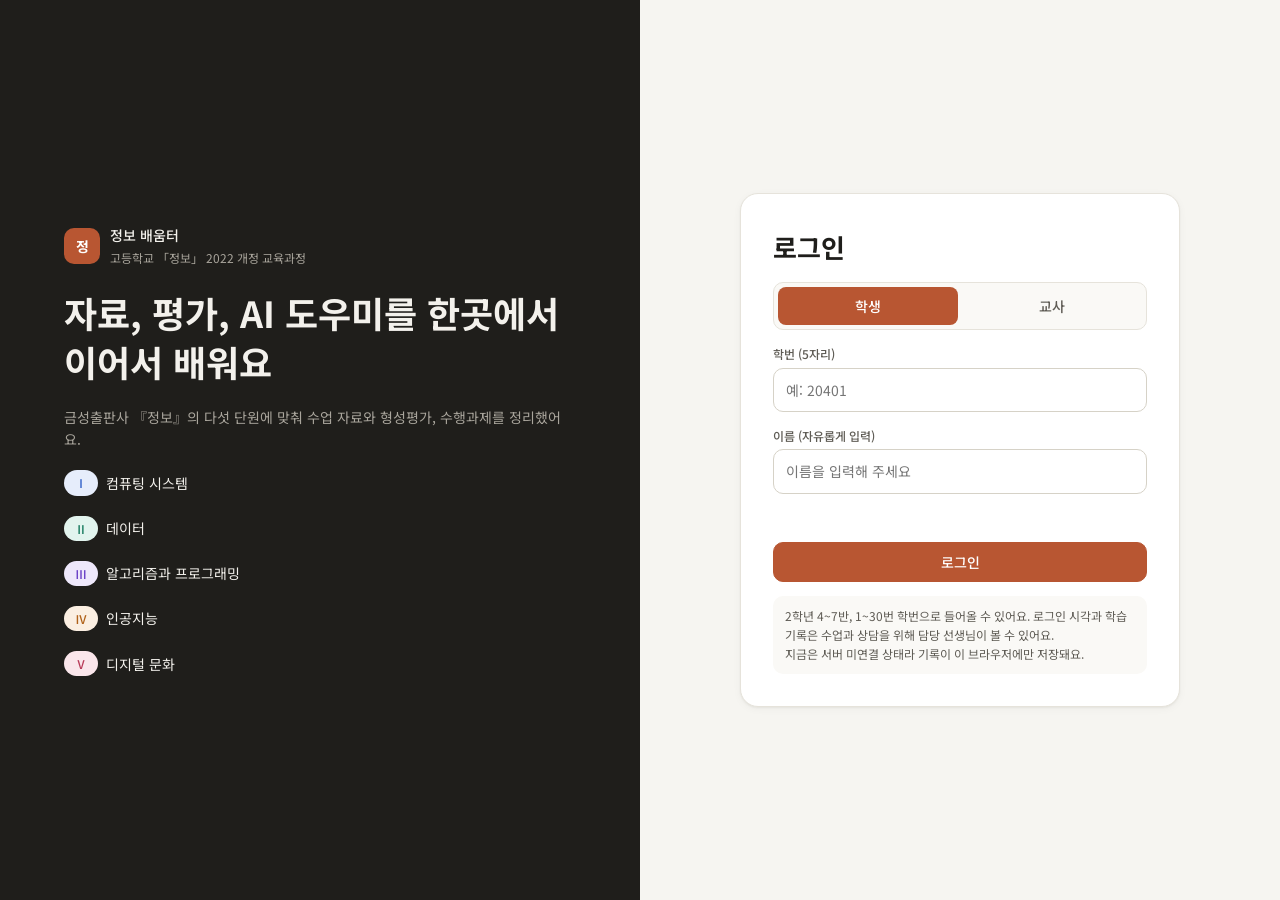
==== index.html @ 801b3586 "Add files via upload" ====
<!doctype html>
<html lang="ko">
<head>
<meta charset="utf-8">
<meta name="viewport" content="width=device-width,initial-scale=1">
<title>정보 배움터</title>
<link rel="preconnect" href="https://fonts.googleapis.com">
<link rel="preconnect" href="https://fonts.gstatic.com" crossorigin>
<link rel="stylesheet" href="https://fonts.googleapis.com/css2?family=Noto+Sans+KR:wght@400;500;700&family=IBM+Plex+Mono:wght@500&display=swap">
<link rel="stylesheet" href="styles.css">
</head>
<body>
<div id="app"></div>
<script src="config.js"></script>
<script src="data.js"></script>
<script src="app.js"></script>
</body>
</html>
---- styles.css ----
:root{
  --bg:#F6F5F1;--surface:#FFF;--muted:#FAF9F6;--border:#E6E3DB;--border-strong:#D6D2C7;
  --text:#1F1E1B;--text-2:#5E5B54;--accent:#B85632;--accent-soft:#F6E7DF;--on-accent:#FFF;
  --side:#1F1E1B;--side-text:#F3F1EC;--side-dim:#A9A59C;--side-on:#34322E;
  --cs:#3565C9;--cs-soft:#E6EDFB;--data:#177A5E;--data-soft:#E2F4EE;--algo:#6B42C7;--algo-soft:#EEE8FB;
  --ai:#B0621A;--ai-soft:#FBEFE2;--cult:#B83A58;--cult-soft:#FAE6EB;--good:#177A5E;--good-soft:#E2F4EE;
  --warn:#B0621A;--warn-soft:#FBEFE2;--danger:#B3261E;--danger-soft:#FBE9E7;
  --shadow:0 1px 2px rgba(31,30,27,.05),0 2px 8px rgba(31,30,27,.04);
  --sans:"Noto Sans KR",system-ui,-apple-system,"Apple SD Gothic Neo","Malgun Gothic",sans-serif;
  --mono:"IBM Plex Mono",ui-monospace,Consolas,monospace;
}
@media (prefers-color-scheme:dark){:root{
  --bg:#161512;--surface:#211F1C;--muted:#1B1A17;--border:#34312B;--border-strong:#46423A;
  --text:#F1EEE8;--text-2:#B3AEA4;--accent:#E07A52;--accent-soft:#3A271F;--on-accent:#1A1310;
  --side:#0F0E0C;--side-text:#F1EEE8;--side-dim:#8F8A80;--side-on:#232220;
  --cs:#7FA3F0;--cs-soft:#1F2A40;--data:#5CC7A3;--data-soft:#18302A;--algo:#A98BF0;--algo-soft:#2A2340;
  --ai:#E9A15A;--ai-soft:#35281A;--cult:#EC7F9A;--cult-soft:#3A2028;--good:#5CC7A3;--good-soft:#18302A;
  --warn:#E9A15A;--warn-soft:#35281A;--danger:#F2998F;--danger-soft:#3B1F1C;--shadow:none;
}}
*{box-sizing:border-box}
html,body{height:100%}
body{margin:0;background:var(--bg);color:var(--text);font:14px/1.6 var(--sans);-webkit-font-smoothing:antialiased}
button,input,select,textarea{font:inherit;color:inherit}
button{cursor:pointer}
:focus-visible{outline:2px solid var(--accent);outline-offset:2px}
h1,h2,h3,p{margin:0}
.mono{font-family:var(--mono)}
.dim{color:var(--text-2)}.small{font-size:12px}
.tone-cs{--c:var(--cs);--cs2:var(--cs-soft)}.tone-data{--c:var(--data);--cs2:var(--data-soft)}.tone-algo{--c:var(--algo);--cs2:var(--algo-soft)}.tone-ai{--c:var(--ai);--cs2:var(--ai-soft)}.tone-cult{--c:var(--cult);--cs2:var(--cult-soft)}

/* login */
.login{display:grid;grid-template-columns:minmax(0,640px) minmax(0,1fr);min-height:100vh}
.login-intro{background:var(--side);color:var(--side-text);padding:56px 64px;display:flex;flex-direction:column;gap:20px;justify-content:center}
.login-intro h1{font-size:36px;line-height:1.35}
.login-intro p{color:var(--side-dim)}
.login-area{display:grid;place-items:center;padding:24px}
.login-card{background:var(--surface);border:1px solid var(--border);border-radius:18px;padding:32px;width:min(440px,100%);box-shadow:var(--shadow);display:flex;flex-direction:column;gap:14px}
.seg{display:flex;gap:4px;background:var(--muted);border:1px solid var(--border);border-radius:10px;padding:4px}
.seg button{flex:1;border:0;background:none;border-radius:8px;padding:8px;font-weight:500;color:var(--text-2)}
.seg button.on{background:var(--accent);color:var(--on-accent)}
.field{display:flex;flex-direction:column;gap:4px}
.field label{font-size:12px;font-weight:500;color:var(--text-2)}
input,select,textarea{background:var(--surface);border:1px solid var(--border-strong);border-radius:10px;padding:10px 12px;width:100%}
textarea{resize:vertical;min-height:84px}
.error{color:var(--danger);font-size:13px;min-height:20px}
.note{background:var(--muted);border-radius:10px;padding:10px 12px;font-size:12px;color:var(--text-2)}
.brand{display:flex;gap:10px;align-items:center}
.mark{width:36px;height:36px;border-radius:10px;background:var(--accent);color:var(--on-accent);display:grid;place-items:center;font-weight:700;flex:none}
.brand b{display:block;font-weight:500}.brand small{color:var(--side-dim);font-size:12px}

/* shell */
.app{display:grid;grid-template-columns:232px minmax(0,1fr) 392px;height:100vh}
.app.no-chat{grid-template-columns:232px minmax(0,1fr)}
.side{background:var(--side);color:var(--side-text);display:flex;flex-direction:column;gap:4px;padding:22px 14px;overflow-y:auto}
.side .brand{padding:0 8px 18px}
.side-label{font-size:12px;color:var(--side-dim);padding:0 2px}
.nav button{display:flex;align-items:center;gap:10px;width:100%;background:none;border:0;border-radius:8px;padding:10px 12px;color:var(--side-dim);font-weight:500;text-align:left}
.nav button::before{content:"";width:7px;height:7px;border-radius:50%;background:currentColor;flex:none}
.nav button:hover{color:var(--side-text)}
.nav button.on{background:var(--side-on);color:var(--side-text)}
.nav button.on::before{background:var(--accent)}
.account{margin-top:auto;background:var(--side-on);border-radius:10px;padding:12px;display:flex;flex-direction:column;gap:6px}
.account small{color:var(--side-dim);font-size:12px}
.account button{background:none;border:1px solid var(--side-dim);color:var(--side-text);border-radius:8px;padding:5px;font-size:12px}
.main{overflow-y:auto;padding:28px 32px 40px;display:flex;flex-direction:column;gap:20px}
.head{display:flex;justify-content:space-between;align-items:flex-start;gap:16px;flex-wrap:wrap}
.head h1{font-size:26px;line-height:1.4}
.btn{border:1px solid var(--border);background:var(--surface);border-radius:10px;padding:8px 16px;font-weight:500}
.btn:hover{border-color:var(--border-strong)}
.btn.primary{background:var(--accent);border-color:var(--accent);color:var(--on-accent)}
.btn.ghost{background:none;border-color:transparent;color:var(--text-2)}
.btn:disabled{opacity:.5;cursor:default}
.btn.wide{width:100%}
.row{display:flex;gap:8px;flex-wrap:wrap;align-items:center}
.between{justify-content:space-between}
.grid{display:grid;gap:12px}.g2{grid-template-columns:repeat(2,minmax(0,1fr))}.g3{grid-template-columns:repeat(3,minmax(0,1fr))}.g4{grid-template-columns:repeat(4,minmax(0,1fr))}.g5{grid-template-columns:repeat(5,minmax(0,1fr))}
.card{background:var(--surface);border:1px solid var(--border);border-radius:14px;padding:18px 20px;box-shadow:var(--shadow);display:flex;flex-direction:column;gap:12px;min-width:0}
.card h2{font-size:17px;line-height:1.5}
.card h3{font-size:15px;line-height:1.5}
.card-head{display:flex;justify-content:space-between;align-items:center;gap:8px}
.kpi{gap:2px;padding:16px 18px}
.kpi .l{font-size:12px;font-weight:500;color:var(--text-2)}
.kpi .v{font-family:var(--mono);font-size:28px;line-height:1.3}
.kpi .s{font-size:12px;color:var(--text-2)}
.chip{display:inline-block;font-size:12px;font-weight:500;padding:2px 10px;border-radius:99px;background:var(--cs2,var(--muted));color:var(--c,var(--text-2));border:1px solid transparent}
.chip.neutral{background:var(--muted);color:var(--text-2);border-color:var(--border)}
button.chip{cursor:pointer}
.chip.good{background:var(--good-soft);color:var(--good)}.chip.warn{background:var(--warn-soft);color:var(--warn)}.chip.danger{background:var(--danger-soft);color:var(--danger)}
.bar{height:6px;border-radius:99px;background:var(--border);overflow:hidden}
.bar i{display:block;height:100%;background:var(--c,var(--accent));border-radius:inherit}
.unit{text-align:left;cursor:pointer;gap:8px}
.unit:hover{border-color:var(--c)}
.item{display:flex;align-items:center;gap:12px;background:var(--muted);border:0;border-radius:10px;padding:10px 12px;width:100%;text-align:left;color:var(--text)}
.item .t{flex:1;min-width:0}
.item b{display:block;font-weight:500}
.item small{color:var(--text-2);font-size:12px}
.tag{background:var(--surface);border:1px solid var(--border);border-radius:8px;padding:2px 8px;font-size:12px;font-weight:500;color:var(--text-2);flex:none}
.act{color:var(--accent);font-size:12px;font-weight:500;background:none;border:0;padding:4px;text-decoration:none;flex:none}
.act:disabled{color:var(--text-2);cursor:default}
.continue{background:var(--ai-soft);border-color:transparent;flex-direction:row;align-items:center;justify-content:space-between;gap:16px}
.std{display:grid;grid-template-columns:96px 1fr;gap:12px}
.std .mono{font-size:12px;color:var(--c);line-height:22px}
/* quiz */
.opt{display:flex;align-items:center;gap:12px;background:var(--surface);border:1px solid var(--border);border-radius:10px;padding:12px 14px;width:100%;text-align:left}
.opt .n{width:28px;height:28px;border-radius:50%;border:1px solid var(--border);display:grid;place-items:center;font-family:var(--mono);font-size:12px;flex:none}
.opt:hover:not(:disabled){border-color:var(--accent)}
.opt.correct{background:var(--good-soft);border-color:var(--good)}.opt.wrong{background:var(--danger-soft);border-color:var(--danger)}
.opt:disabled{cursor:default;color:var(--text)}
pre.code{background:var(--muted);border:1px solid var(--border);border-radius:10px;padding:10px 12px;margin:0;font-family:var(--mono);font-size:13px;overflow-x:auto}
.fb{background:var(--good-soft);border-radius:10px;padding:12px 14px}.fb.no{background:var(--danger-soft)}.fb.neutral{background:var(--muted)}
/* table */
.table-wrap{overflow-x:auto}
table{border-collapse:separate;border-spacing:0 6px;width:100%;min-width:720px}
th{font-size:12px;font-weight:500;color:var(--text-2);padding:0 4px;vertical-align:bottom;text-align:center;line-height:1.35}
td{padding:0 3px;text-align:center}
th:first-child,td:first-child{text-align:left;position:sticky;left:0;background:var(--surface);white-space:nowrap;padding-right:10px}
.cell{display:block;border-radius:8px;padding:5px 2px;font-size:12px;font-weight:500;min-width:58px;background:var(--muted);color:var(--text-2)}
.cell.done{background:var(--good-soft);color:var(--good)}.cell.draft{background:var(--warn-soft);color:var(--warn)}
.linkish{background:none;border:0;padding:0;font-weight:500;color:var(--text)}
.linkish:hover{color:var(--accent)}
.columns{display:flex;align-items:flex-end;gap:14px;height:150px}
.columns>div{flex:1;display:flex;flex-direction:column;align-items:center;gap:4px;justify-content:flex-end;height:100%}
.columns i{display:block;width:22px;background:var(--c,var(--accent));border-radius:4px 4px 0 0}
.log{display:grid;grid-template-columns:110px 70px 1fr;gap:10px;background:var(--muted);border-radius:8px;padding:8px 12px;font-size:13px}
.split3{display:grid;grid-template-columns:240px minmax(0,1fr) 320px;gap:14px;align-items:start}
.list-btn{display:flex;justify-content:space-between;gap:8px;width:100%;background:none;border:0;border-radius:8px;padding:7px 10px;text-align:left}
.list-btn.on{background:var(--accent-soft);color:var(--accent)}
.check{display:flex;justify-content:space-between;gap:8px;align-items:center}
/* chat */
.chat{background:var(--surface);border-left:1px solid var(--border);display:flex;flex-direction:column;min-height:0;height:100%}
.chat-head{display:flex;gap:12px;align-items:center;padding:16px 18px;border-bottom:1px solid var(--border)}
.chat-head .x{display:none;margin-left:auto;background:none;border:0;font-size:20px}
.spark{width:36px;height:36px;border-radius:10px;background:var(--accent-soft);display:grid;place-items:center;flex:none}
.ctx{margin:12px 18px 0;padding:8px 12px;border-radius:10px;background:var(--cs2);font-size:12px}
.ctx b{color:var(--c);font-weight:500;margin-right:8px}
.thread{flex:1;overflow-y:auto;padding:12px 18px;display:flex;flex-direction:column;gap:12px}
.msg{max-width:92%;padding:10px 14px;border-radius:14px;white-space:pre-wrap;overflow-wrap:anywhere}
.msg.user{align-self:flex-end;background:var(--accent);color:var(--on-accent)}
.msg.ai{align-self:flex-start;background:var(--muted);border:1px solid var(--border)}
.composer{padding:12px 18px;display:flex;flex-direction:column;gap:10px}
.inbox{display:flex;gap:8px;border:1px solid var(--border);background:var(--muted);border-radius:14px;padding:6px 6px 6px 12px;align-items:flex-end}
.inbox textarea{border:0;background:none;min-height:24px;padding:7px 0;resize:none;outline:none}
.send{width:40px;height:40px;border:0;border-radius:10px;background:var(--accent);color:var(--on-accent);flex:none;font-size:18px}
.send:disabled{opacity:.4}
.fab{display:none;position:fixed;right:16px;bottom:16px;z-index:5;border:0;border-radius:99px;background:var(--accent);color:var(--on-accent);padding:12px 18px;font-weight:700;box-shadow:0 4px 14px rgba(0,0,0,.25)}
.toast{position:fixed;left:50%;bottom:24px;transform:translateX(-50%);background:var(--text);color:var(--bg);padding:8px 16px;border-radius:10px;z-index:20;font-size:13px}

@media (max-width:1180px){
  .app,.app.no-chat{grid-template-columns:200px minmax(0,1fr)}
  .chat{display:none;position:fixed;inset:0;z-index:10;border:0}
  .chat.open{display:flex}.chat-head .x{display:block}
  .fab{display:block}
  .g5{grid-template-columns:repeat(3,minmax(0,1fr))}
  .split3{grid-template-columns:minmax(0,1fr)}
}
@media (max-width:760px){
  .login{grid-template-columns:minmax(0,1fr)}.login-intro{padding:28px 20px}.login-intro h1{font-size:26px}
  html,body{height:auto}
  .app,.app.no-chat{grid-template-columns:minmax(0,1fr);height:auto}
  .side{flex-direction:row;flex-wrap:wrap;align-items:center;padding:12px 16px;gap:6px}
  .side .brand{padding:0 8px 0 0}.side-label{display:none}
  .nav{display:flex;flex-wrap:wrap;gap:2px;order:3;width:100%}.nav button{width:auto;padding:6px 10px}
  .account{margin:0 0 0 auto;flex-direction:row;align-items:center;padding:6px 10px}
  .main{padding:20px 16px 80px;overflow:visible}
  .g2,.g3,.g4,.g5{grid-template-columns:minmax(0,1fr)}
  .g4{grid-template-columns:repeat(2,minmax(0,1fr))}
  .continue{flex-direction:column;align-items:flex-start}
  .log{grid-template-columns:minmax(0,1fr)}
}
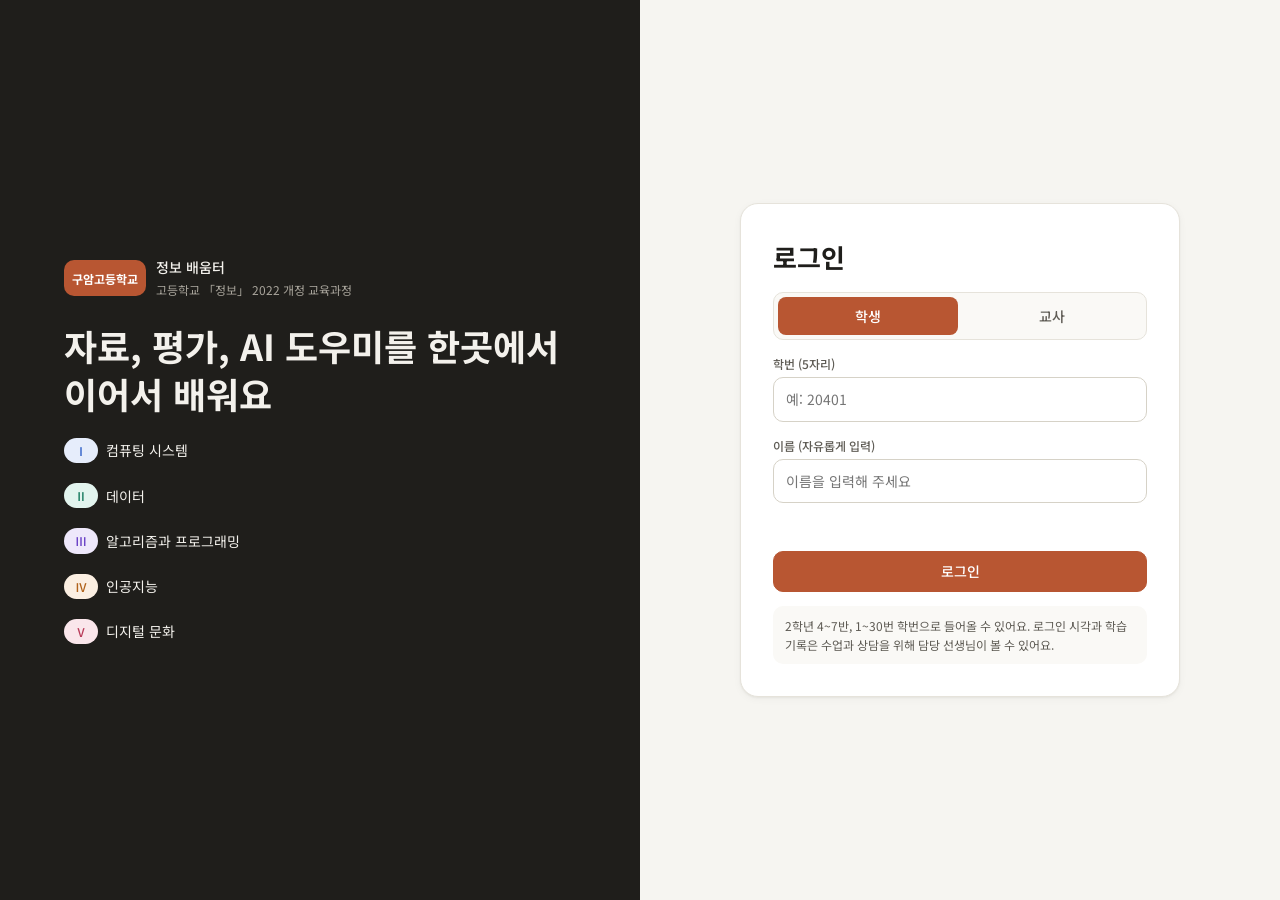
==== commit ad0d63c8: "Add PWA manifest, service worker, and icons for PWABuilder packaging Co-Authored-By: Claude Sonnet 5" ====
--- a/index.html
+++ b/index.html
@@ -3,7 +3,12 @@
 <head>
 <meta charset="utf-8">
 <meta name="viewport" content="width=device-width,initial-scale=1">
-<title>정보 배움터</title>
+<title>구암 정보교과 학습 배움터</title>
+<meta name="theme-color" content="#B85632">
+<meta name="description" content="구암고등학교 「정보」 2022 개정 교육과정 자료, 평가, AI 도우미">
+<link rel="manifest" href="manifest.json">
+<link rel="icon" href="icons/icon-192.png">
+<link rel="apple-touch-icon" href="icons/icon-192.png">
 <link rel="preconnect" href="https://fonts.googleapis.com">
 <link rel="preconnect" href="https://fonts.gstatic.com" crossorigin>
 <link rel="stylesheet" href="https://fonts.googleapis.com/css2?family=Noto+Sans+KR:wght@400;500;700&family=IBM+Plex+Mono:wght@500&display=swap">
@@ -14,5 +19,6 @@
 <script src="config.js"></script>
 <script src="data.js"></script>
 <script src="app.js"></script>
+<script>if ('serviceWorker' in navigator) addEventListener('load', () => navigator.serviceWorker.register('sw.js'));</script>
 </body>
 </html>
--- a/styles.css
+++ b/styles.css
@@ -45,7 +45,7 @@
 .error{color:var(--danger);font-size:13px;min-height:20px}
 .note{background:var(--muted);border-radius:10px;padding:10px 12px;font-size:12px;color:var(--text-2)}
 .brand{display:flex;gap:10px;align-items:center}
-.mark{width:36px;height:36px;border-radius:10px;background:var(--accent);color:var(--on-accent);display:grid;place-items:center;font-weight:700;flex:none}
+.mark{min-width:36px;height:36px;padding:0 8px;border-radius:10px;background:var(--accent);color:var(--on-accent);display:grid;place-items:center;font-weight:700;font-size:12px;white-space:nowrap;flex:none}
 .brand b{display:block;font-weight:500}.brand small{color:var(--side-dim);font-size:12px}
 
 /* shell */
